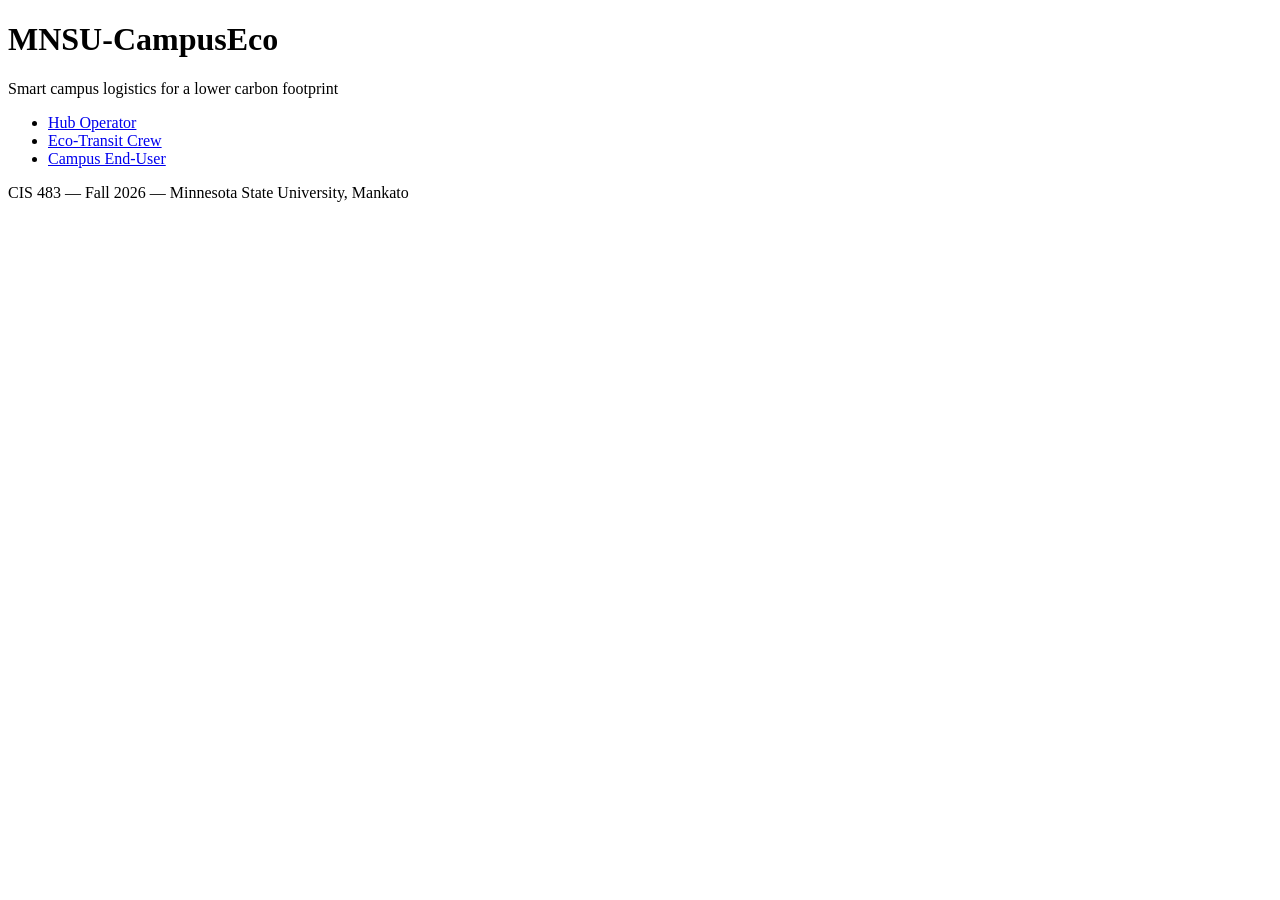
==== index.html @ bda7fce2 "Set up project structure for Phase 1 Adds the folder layout, README with group roster and file owner" ====
<!DOCTYPE html>
<html lang="en">
  <head>
    <meta charset="UTF-8">
    <meta name="viewport" content="width=device-width, initial-scale=1.0">
    <title>MNSU-CampusEco — Smart Logistics System</title>
    <link rel="stylesheet" href="css/main.css">
  </head>
  <body>
    <header>
      <h1>MNSU-CampusEco</h1>
      <p>Smart campus logistics for a lower carbon footprint</p>
      <nav>
        <ul>
          <li><a href="pages/operator.html">Hub Operator</a></li>
          <li><a href="pages/courier.html">Eco-Transit Crew</a></li>
          <li><a href="pages/enduser.html">Campus End-User</a></li>
        </ul>
      </nav>
    </header>

    <main>
      <!-- TODO (Member 4): landing content - short project intro and a card per portal -->
    </main>

    <footer>
      <p>CIS 483 &mdash; Fall 2026 &mdash; Minnesota State University, Mankato</p>
    </footer>
  </body>
</html>
---- css/main.css ----
/* main.css — shared theme for MNSU-CampusEco
   Owner: Member 4. Everyone else styles their own portal on top of this.
   TODO Phase 1 (Task 1.2): campus color scheme, typography hierarchy,
   header and nav layout, button styles, spacing, shared card/panel styles. */
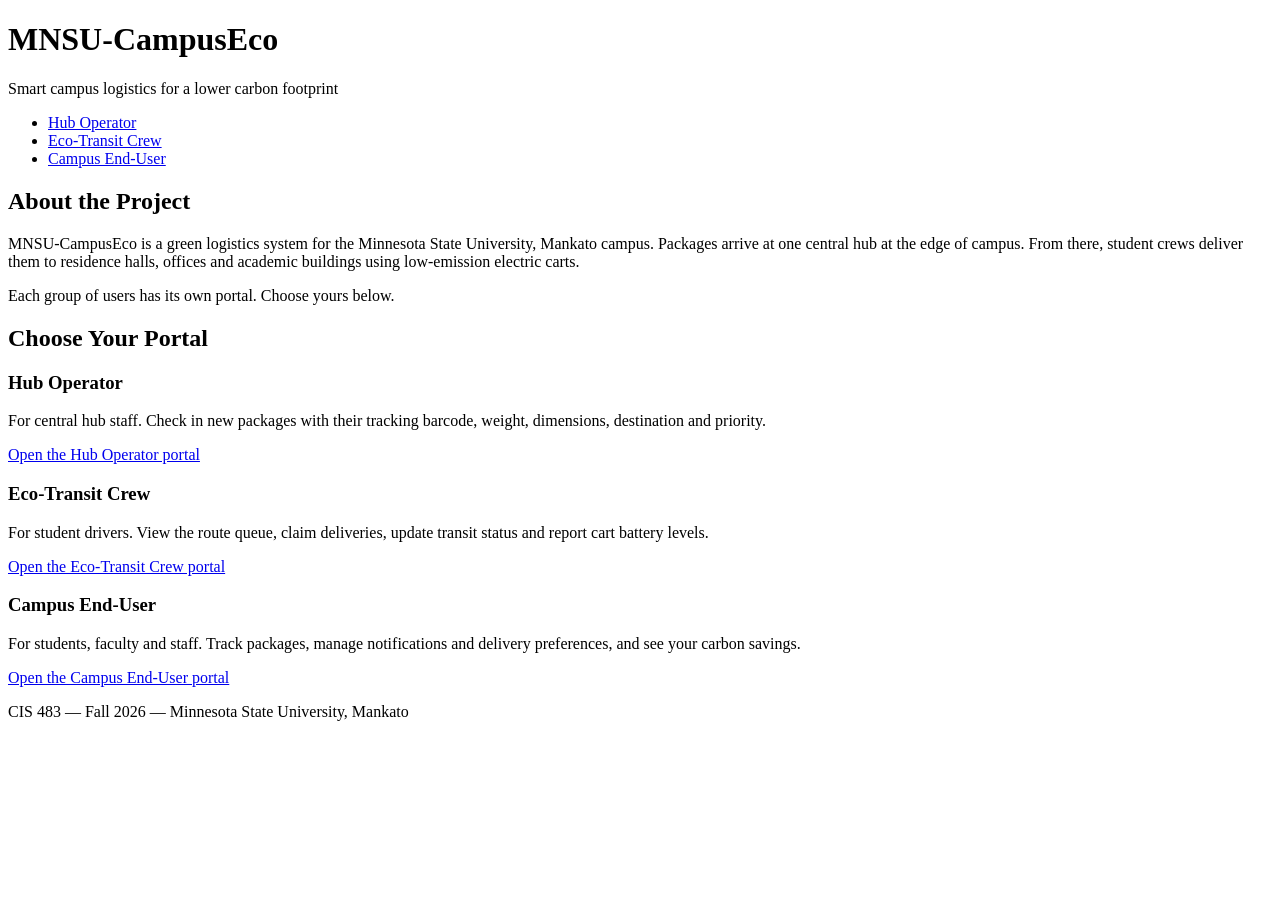
==== commit 79fcce14: "Add landing page intro and portal cards to index.html Co-Authored-By: Claude Opus 5.5 (1M context) <" ====
--- a/index.html
+++ b/index.html
@@ -20,7 +20,50 @@
     </header>
 
     <main>
-      <!-- TODO (Member 4): landing content - short project intro and a card per portal -->
+      <div class="container">
+        <section class="panel">
+          <h2>About the Project</h2>
+          <p>
+            MNSU-CampusEco is a green logistics system for the Minnesota State
+            University, Mankato campus. Packages arrive at one central hub at the
+            edge of campus. From there, student crews deliver them to residence
+            halls, offices and academic buildings using low-emission electric carts.
+          </p>
+          <p>
+            Each group of users has its own portal. Choose yours below.
+          </p>
+        </section>
+
+        <h2>Choose Your Portal</h2>
+        <div class="card-row">
+          <section class="card">
+            <h3>Hub Operator</h3>
+            <p>
+              For central hub staff. Check in new packages with their tracking
+              barcode, weight, dimensions, destination and priority.
+            </p>
+            <a href="pages/operator.html">Open the Hub Operator portal</a>
+          </section>
+
+          <section class="card">
+            <h3>Eco-Transit Crew</h3>
+            <p>
+              For student drivers. View the route queue, claim deliveries, update
+              transit status and report cart battery levels.
+            </p>
+            <a href="pages/courier.html">Open the Eco-Transit Crew portal</a>
+          </section>
+
+          <section class="card">
+            <h3>Campus End-User</h3>
+            <p>
+              For students, faculty and staff. Track packages, manage notifications
+              and delivery preferences, and see your carbon savings.
+            </p>
+            <a href="pages/enduser.html">Open the Campus End-User portal</a>
+          </section>
+        </div>
+      </div>
     </main>
 
     <footer>
